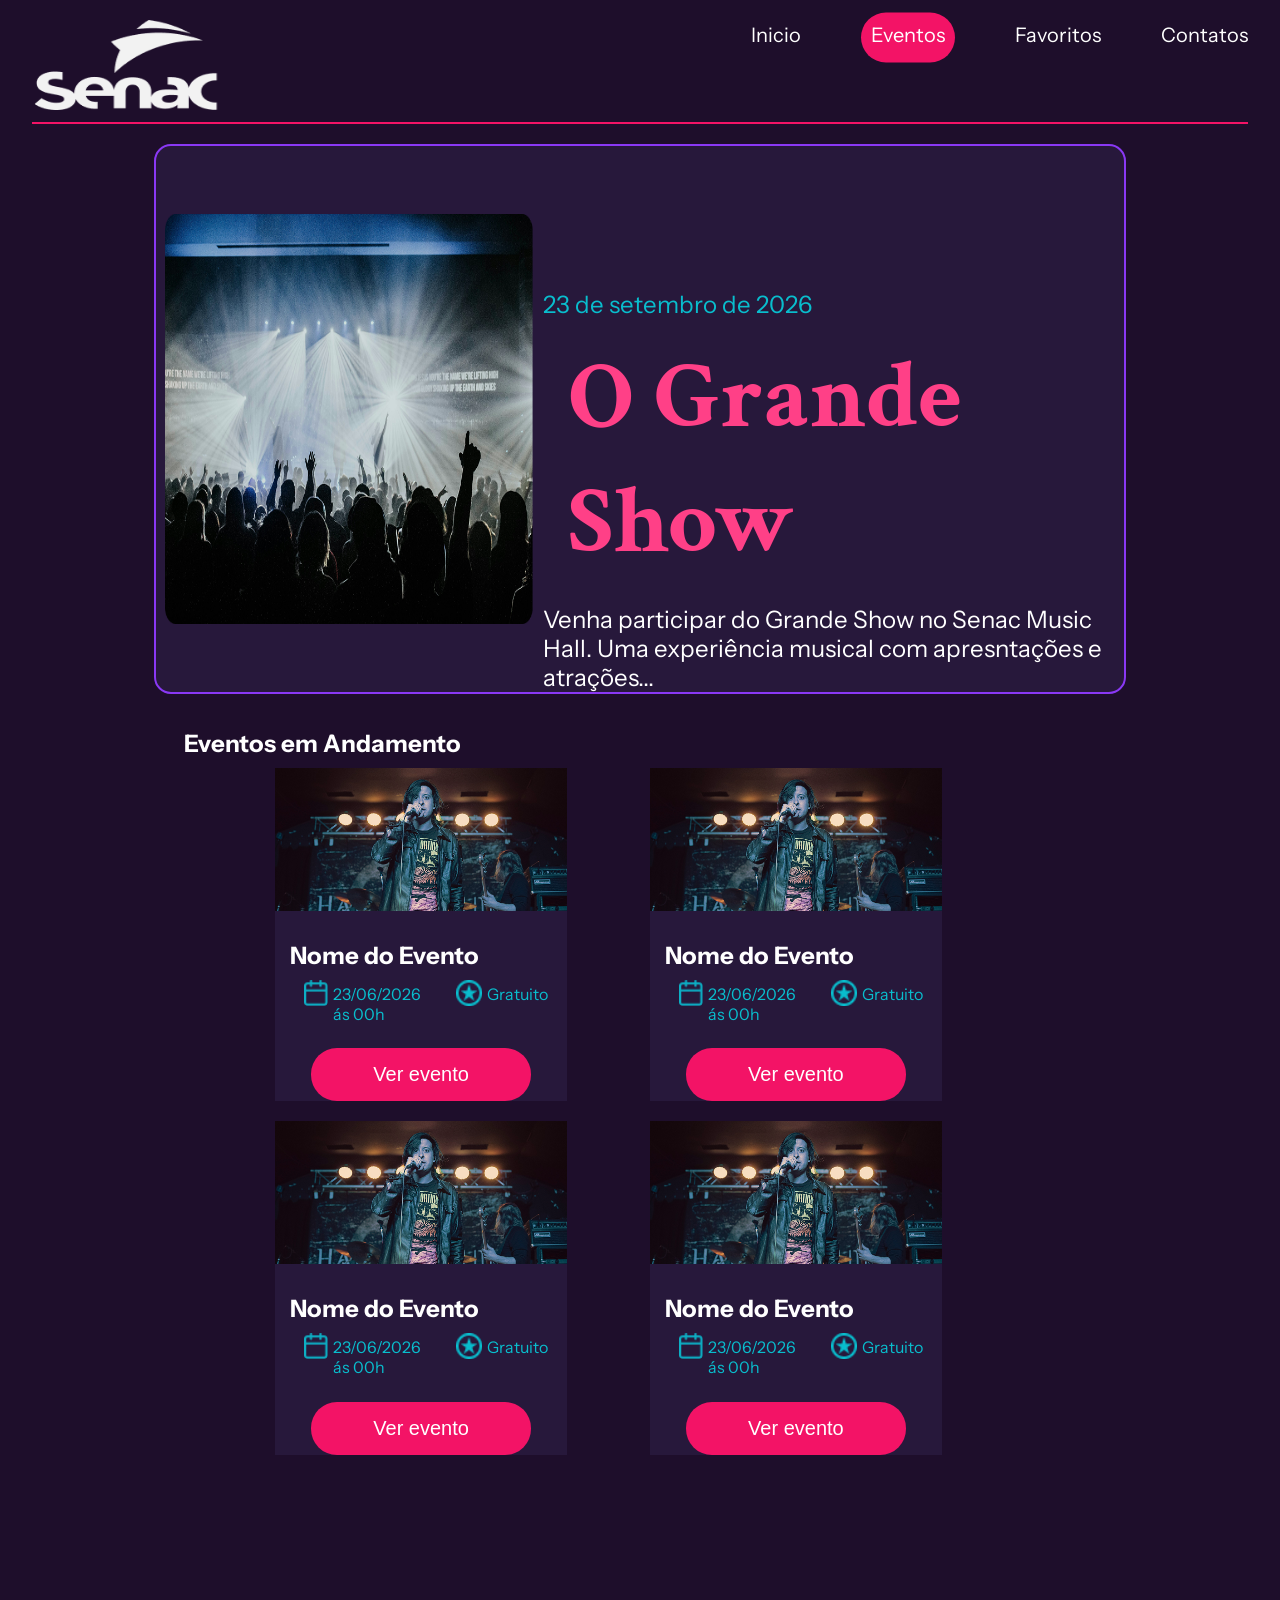
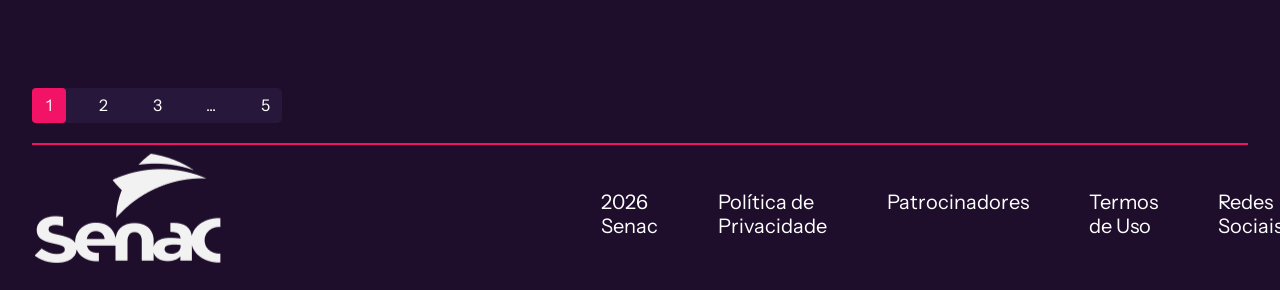
==== dashboard/index.html @ 54154444 "dashboard" ====
<!DOCTYPE html>
<html lang="en">
<head>
    <meta charset="UTF-8">
    <meta name="viewport" content="width=device-width, initial-scale=1.0">
    <link rel="stylesheet" href="style.css">
<link rel="preconnect" href="https://fonts.googleapis.com">
<link rel="preconnect" href="https://fonts.gstatic.com" crossorigin>
<link href="https://fonts.googleapis.com/css2?family=Crimson+Text:ital,wght@0,400;0,600;0,700;1,400;1,600;1,700&family=Instrument+Sans:ital,wght@0,400..700;1,400..700&family=Jacques+Francois&family=Jockey+One&display=swap" rel="stylesheet">


    <title>Document</title>
</head>
<body>
    <div class="container">
        <header>
            <nav class="navega">
                <img src="assets/Mask group.png" alt="">
                <ul>
                    <div class="navlinks">
                        <li><a href="#">Inicio</a></li>
                        <span class="atual">
                            <li><a href="#">Eventos</a></li>
                        </span>
                        <li><a href="#">Favoritos</a></li>
                        <li><a href="#">Contatos</a></li>
                    </div>
                </ul>
            </nav>
        </header>
        <div class="principal">
            <div class="imagem">
                <img src="assets/fundo.png" alt="">
            </div>
            <div class="txt">
                <p class="azul">23 de setembro de 2026</p>
                <h2 class="grande">O Grande Show</h2>
                <p>Venha participar do Grande Show no Senac Music Hall. Uma experiência musical com apresntações e atrações...</p>
            </div>
        </div>
        <div class="eventos">
            <h2>Eventos em Andamento</h2>
            <div class="container-eventos">
                <div class="esq">
                    <div class="card">
                         <img src="assets/canta.png" class="cantando" alt="">
                         <h2 class="nome_evento">Nome do Evento</h2>
                         <div class="info">
                            <img src="assets/Icon.png" class="icone" alt="" srcset="">
                            <p class="azul">23/06/2026 ás 00h</p>
                            <img src="assets/icon(1).png" class="icone estrela" alt="">
                            <p class="azul">Gratuito</p>
                        </div>
                        <button type="button" class="btn">Ver evento</button>
                        </div>
                    <div class="card">
                        <img src="assets/canta.png" class="cantando" alt="">
                        <h2 class="nome_evento">Nome do Evento</h2>
                         <div class="info">
                            <img src="assets/Icon.png" class="icone" alt="" srcset="">
                            <p class="azul">23/06/2026 ás 00h</p>
                            <img src="assets/icon(1).png" class="icone estrela" alt="">
                            <p class="azul">Gratuito</p>
                        </div>
                        <button type="button" class="btn">Ver evento</button>
                        
                    </div>
                </div>
                <div class="dir">
                    <div class="card">  <img src="assets/canta.png" class="cantando" alt=""> <h2 class="nome_evento">Nome do Evento</h2>
                         <div class="info">
                            <img src="assets/Icon.png" class="icone" alt="" srcset="">
                            <p class="azul">23/06/2026 ás 00h</p>
                            <img src="assets/icon(1).png" class="icone estrela" alt="">
                            <p class="azul">Gratuito</p>
                        </div>
                        <button type="button" class="btn">Ver evento</button></div>
                    <div class="card"><img src="assets/canta.png" class="cantando" alt=""> 
                        <h2 class="nome_evento">Nome do Evento</h2>
                         <div class="info">
                            <img src="assets/Icon.png" class="icone" alt="" srcset="">
                            <p class="azul">23/06/2026 ás 00h</p>
                            <img src="assets/icon(1).png" class="icone estrela" alt="">
                            <p class="azul">Gratuito</p>
                        </div>
                        <button type="button" class="btn">Ver evento</button>
                    </div>
                </div>
            </div>
        </div>
        <div class="paginacao">
            <div class="agora">1</div>
            <div>2</div>
            <div>3</div>
            <div>...</div>
            <div>5</div>
        </div>
        <footer class="rodape">
            <img src="assets/Mask group.png" class="logo" alt="">
            <ul>
            <div class="navlinks">
                <li><a href="#">2026 Senac</a></li>
                <li><a href="#">Política de Privacidade</a></li>
                <li><a href="#">Patrocinadores</a></li>
                <li><a href="#">Termos de Uso</a></li>
                <li><a href="#">Redes Sociais</a> </li>
            </div>
            </ul>
        </footer>
    </div>
    
</body>
</html>
---- dashboard/style.css ----
*{
    padding: 0;
    margin: 0;
    box-sizing: border-box;
}
body{
    font-family: "Instrument Sans", sans-serif;
    background-color:#1E0E2B ;
    height:100vh;
    width:100vw;
}
.container{
    margin: 0 auto;
    height:210vh;
    width:95%;
    display: flex;
    flex-direction: column;
    align-items: center;
    gap: 20px;
}
header{
    width: 100%;
}
.navega{
    padding-top:20px ;
    display: flex;
    justify-content: space-between;
    align-items: center;
    padding-bottom: 2px;
    border-bottom: 2px solid #F31366;
}
.navega img{
    width: 200px;
    height:100px;
    padding-bottom: 10px;
}
.navlinks{
    display: flex;
    justify-content: center;
    gap: 60px;
}
.navlinks li{
    list-style: none;
}
.navlinks a{
    text-decoration: none;
    color: white;
    font-size: 1.25em;
}
.atual{
    background-color:#F31366 ;
    transform: translateY(-10px);
    height: 50px;
    padding: 10px;
    border-radius: 29px;
}
.atual:hover{
    background-color:#cf004c;
    cursor:pointer
}

.principal{
    width: 80%;
    height: 35%;
    display: flex;
    border: 2px solid #8A38F5;
    background-color: #27183B;
    border-radius: 17px;
}
.imagem{
    display: flex;
    justify-content: center;
    align-items: center;
    height: 100%;
    width: 40%;
}
.imagem img{
    width: 95%;
    height: 75%;
}
.txt{
    word-break: keep-all;
    font-size: 1.5em;
    color: white;
    gap:20px;
    padding-top: 140px;
    height: 100%;
    width: 60%;
    display: flex;
    flex-direction: column;
    justify-content: start;
}
.azul{
    color:#09BDCD;
    transform: translateY(4px);
}
.grande{
    font-size: 4em;
    font-family: "Crimson Text", serif;
    font-weight: 700;
    color:#FF4087;
    margin-left: 25px;
}
.eventos{
    display: flex;
    flex-direction: column;
    gap: 10px;
    color: white;
    margin-top: 15px;
    height: 72%;
    width: 75%;
}
.eventos.h2{
    font-family:"Crimson Text", serif; 
}
.container-eventos{
    align-self: center;
    display: flex;
    height:100%;
    width: 80%;
    gap: 10px;

}
.esq, .dir{
    display: flex;
    flex-direction: column;
    gap: 20px;
    width: 50%;
    height: 95%;
}
.card{
position: relative;
width: 80%;
height: 39%;
background-color:#27183B;
display: flex;
flex-direction: column;
gap: 10px;
}
.cantando{
    height: 90%;
}
.info{
    position: relative;
    align-self: center;
    display: flex;
    width: 80%;
    height: 37%;
    gap: 5px;
}
.icone{
    height: 26px;
    width: 26px;
}
.nome_evento{
    margin-left: 15px;
}
.estrela{
    margin-left: 30px;
}
.btn{
    padding: 15px;
    align-self: center;
    width: 220px;
    background-color: #F31366;
    border: none;
    border-radius: 26px;
    color: white;
    font-size: 1.25em;
}
.nome_evento{
    margin-top: 20px;
}
.paginacao{
    color: white;
    gap:20px;
    display: flex;
    background-color:#27183B ;
    justify-content: center;
    align-items: center;
    border-radius: 5px;
    height: 50px;
    width: 250px;
    align-self: flex-start;
}
.rodape{
    display: flex;
    justify-content: space-between;
    align-items: center;
    width: 100%;
    border-top: 2px solid #F31366 ;
    padding-top: 3%;
}

.paginacao div{
    border-radius: 4px;
    width: 20%;
    height: 100%;
    display: flex;
    justify-content: center;
    align-items: center;
}
.logo{
    margin-right: 30%;
    transform: translateY(-25%);
}
.agora{
    background-color: #F31366;
}
.navlinks{
    transform: translateY(-45%);
}
button:hover{
    background-color:#cf004c;
    cursor: pointer;
}
a:hover{
    color: grey;
}
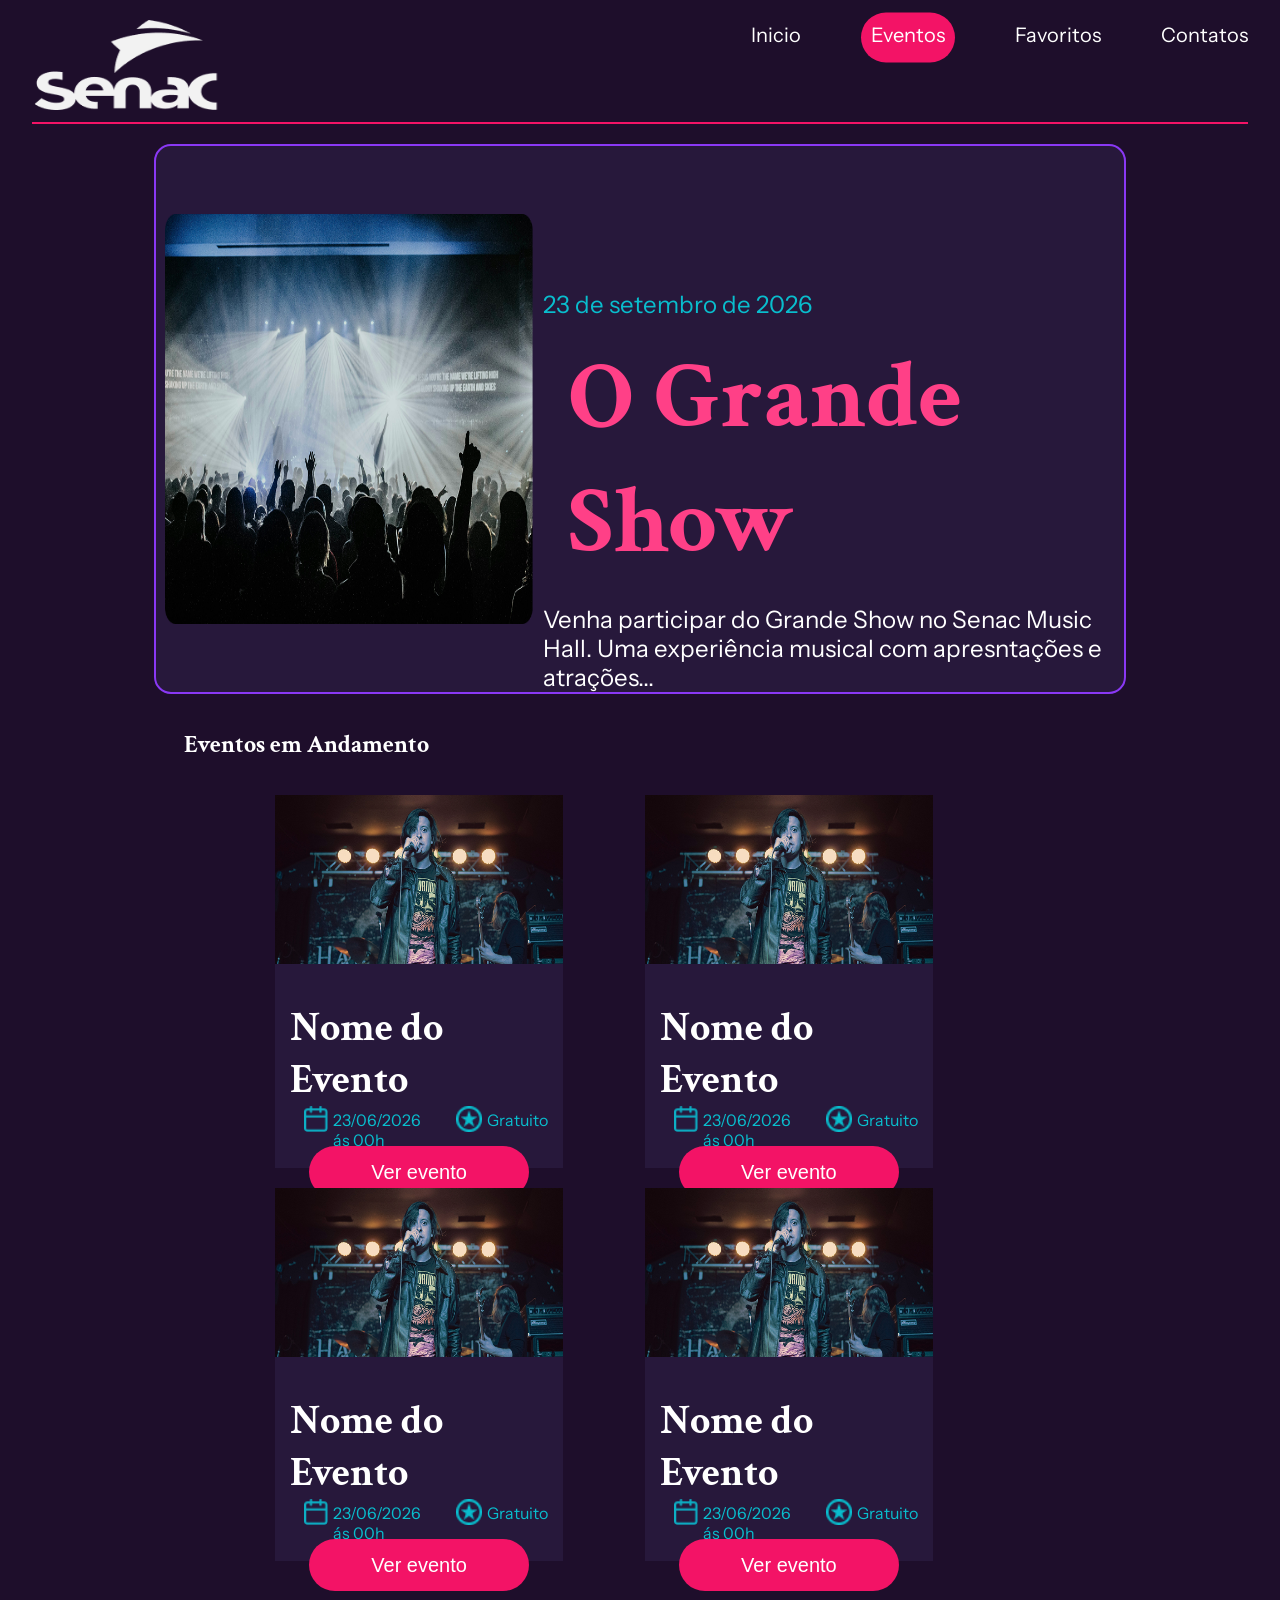
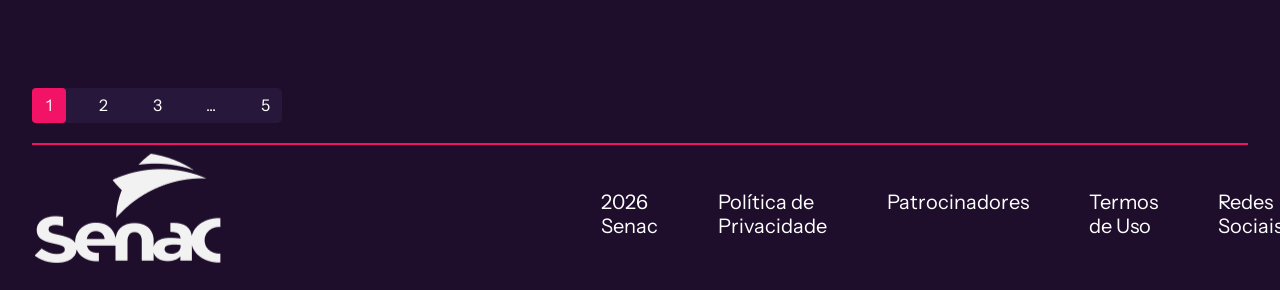
==== commit 4654cec1: "ajustes" ====
--- a/dashboard/index.html
+++ b/dashboard/index.html
@@ -43,47 +43,66 @@
             <div class="container-eventos">
                 <div class="esq">
                     <div class="card">
-                         <img src="assets/canta.png" class="cantando" alt="">
-                         <h2 class="nome_evento">Nome do Evento</h2>
-                         <div class="info">
-                            <img src="assets/Icon.png" class="icone" alt="" srcset="">
-                            <p class="azul">23/06/2026 ás 00h</p>
-                            <img src="assets/icon(1).png" class="icone estrela" alt="">
-                            <p class="azul">Gratuito</p>
+                        <div class="container-img">
+                            <img src="assets/canta.png" class="cantando" alt="">
                         </div>
-                        <button type="button" class="btn">Ver evento</button>
+                        <div class="container-info">
+                            <h2 class="nome_evento">Nome do Evento</h2>
+                            <div class="info">
+                                <img src="assets/Icon.png" class="icone" alt="" srcset="">
+                                <p class="azul">23/06/2026 ás 00h</p>
+                                <img src="assets/icon(1).png" class="icone estrela" alt="">
+                                <p class="azul">Gratuito</p>
+                            </div>
+                            <button type="button" class="btn">Ver evento</button>
                         </div>
+                    </div>
                     <div class="card">
-                        <img src="assets/canta.png" class="cantando" alt="">
-                        <h2 class="nome_evento">Nome do Evento</h2>
-                         <div class="info">
-                            <img src="assets/Icon.png" class="icone" alt="" srcset="">
-                            <p class="azul">23/06/2026 ás 00h</p>
-                            <img src="assets/icon(1).png" class="icone estrela" alt="">
-                            <p class="azul">Gratuito</p>
+                        <div class="container-img">
+                            <img src="assets/canta.png" class="cantando" alt="">
                         </div>
-                        <button type="button" class="btn">Ver evento</button>
-                        
+                        <div class="container-info">
+                            <h2 class="nome_evento">Nome do Evento</h2>
+                            <div class="info">
+                                <img src="assets/Icon.png" class="icone" alt="" srcset="">
+                                <p class="azul">23/06/2026 ás 00h</p>
+                                <img src="assets/icon(1).png" class="icone estrela" alt="">
+                                <p class="azul">Gratuito</p>
+                            </div>
+                            <button type="button" class="btn">Ver evento</button>
+                        </div>
                     </div>
                 </div>
                 <div class="dir">
-                    <div class="card">  <img src="assets/canta.png" class="cantando" alt=""> <h2 class="nome_evento">Nome do Evento</h2>
-                         <div class="info">
-                            <img src="assets/Icon.png" class="icone" alt="" srcset="">
-                            <p class="azul">23/06/2026 ás 00h</p>
-                            <img src="assets/icon(1).png" class="icone estrela" alt="">
-                            <p class="azul">Gratuito</p>
+                    <div class="card">
+                        <div class="container-img">
+                            <img src="assets/canta.png" class="cantando" alt="">
                         </div>
-                        <button type="button" class="btn">Ver evento</button></div>
-                    <div class="card"><img src="assets/canta.png" class="cantando" alt=""> 
-                        <h2 class="nome_evento">Nome do Evento</h2>
-                         <div class="info">
-                            <img src="assets/Icon.png" class="icone" alt="" srcset="">
-                            <p class="azul">23/06/2026 ás 00h</p>
-                            <img src="assets/icon(1).png" class="icone estrela" alt="">
-                            <p class="azul">Gratuito</p>
+                        <div class="container-info">
+                            <h2 class="nome_evento">Nome do Evento</h2>
+                            <div class="info">
+                                <img src="assets/Icon.png" class="icone" alt="" srcset="">
+                                <p class="azul">23/06/2026 ás 00h</p>
+                                <img src="assets/icon(1).png" class="icone estrela" alt="">
+                                <p class="azul">Gratuito</p>
+                            </div>
+                            <button type="button" class="btn">Ver evento</button>
                         </div>
-                        <button type="button" class="btn">Ver evento</button>
+                    </div>
+                    <div class="card">
+                        <div class="container-img">
+                            <img src="assets/canta.png" class="cantando" alt="">
+                        </div>
+                        <div class="container-info">
+                            <h2 class="nome_evento">Nome do Evento</h2>
+                            <div class="info">
+                                <img src="assets/Icon.png" class="icone" alt="" srcset="">
+                                <p class="azul">23/06/2026 ás 00h</p>
+                                <img src="assets/icon(1).png" class="icone estrela" alt="">
+                                <p class="azul">Gratuito</p>
+                            </div>
+                            <button type="button" class="btn">Ver evento</button>
+                        </div>
                     </div>
                 </div>
             </div>
@@ -103,7 +122,7 @@
                 <li><a href="#">Política de Privacidade</a></li>
                 <li><a href="#">Patrocinadores</a></li>
                 <li><a href="#">Termos de Uso</a></li>
-                <li><a href="#">Redes Sociais</a> </li>
+                <li><a href="#">Redes Sociais</a></li>
             </div>
             </ul>
         </footer>
--- a/dashboard/style.css
+++ b/dashboard/style.css
@@ -104,13 +104,13 @@
 .eventos{
     display: flex;
     flex-direction: column;
-    gap: 10px;
+    gap: 35px;
     color: white;
     margin-top: 15px;
     height: 72%;
     width: 75%;
 }
-.eventos.h2{
+.eventos h2{
     font-family:"Crimson Text", serif; 
 }
 .container-eventos{
@@ -131,15 +131,28 @@
 .card{
 position: relative;
 width: 80%;
-height: 39%;
+height: 45%;
 background-color:#27183B;
 display: flex;
 flex-direction: column;
-gap: 10px;
-}
-.cantando{
+gap: 18px;
+}
+.container-img{
+    height: 50%;
+}
+.container-img img{
+    width: 100%;
+    height: 100%;
+}
+/* .cantando{
     height: 90%;
-}
+} */
+ .container-info{
+    height: 50%;
+    display: flex;
+    flex-direction: column;
+
+ }
 .info{
     position: relative;
     align-self: center;
@@ -159,6 +172,7 @@
     margin-left: 30px;
 }
 .btn{
+    height: 28%;
     padding: 15px;
     align-self: center;
     width: 220px;
@@ -216,4 +230,7 @@
 }
 a:hover{
     color: grey;
+}
+.card h2{
+    font-size: 40px;
 }
